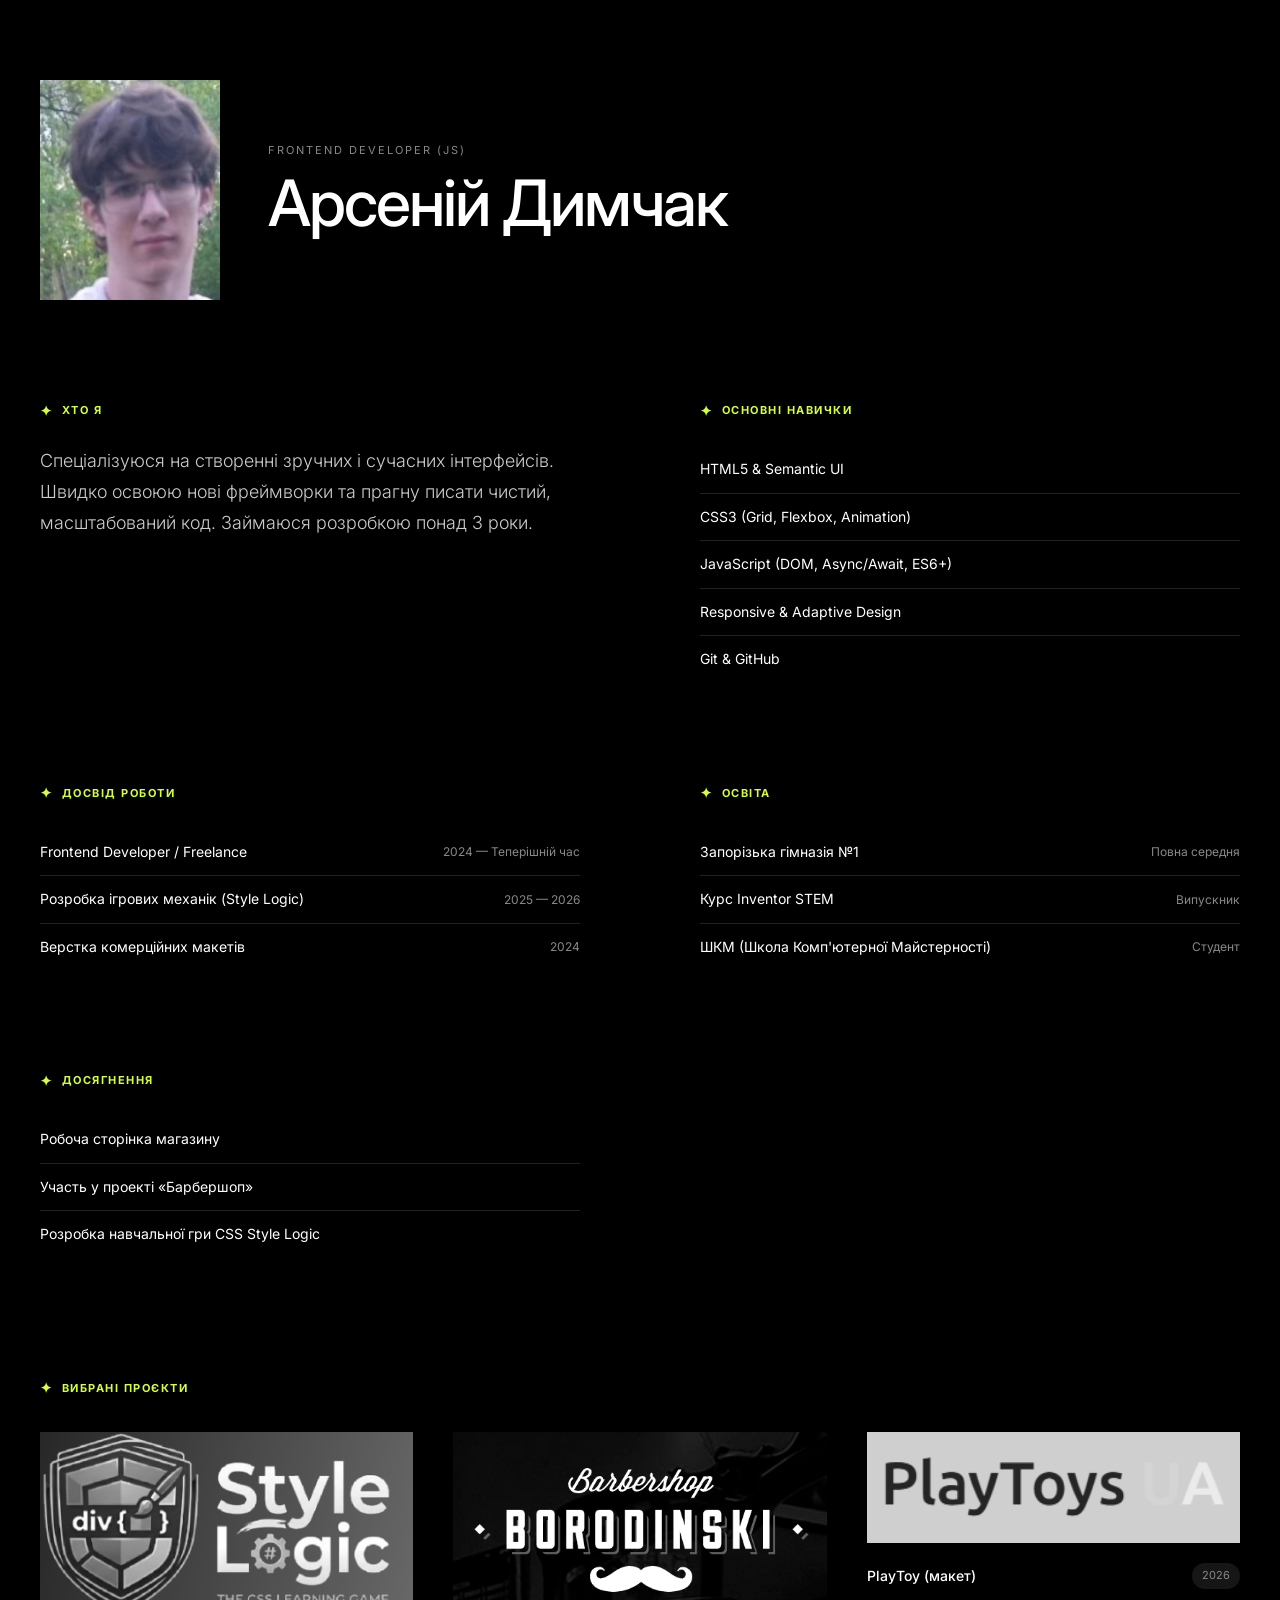
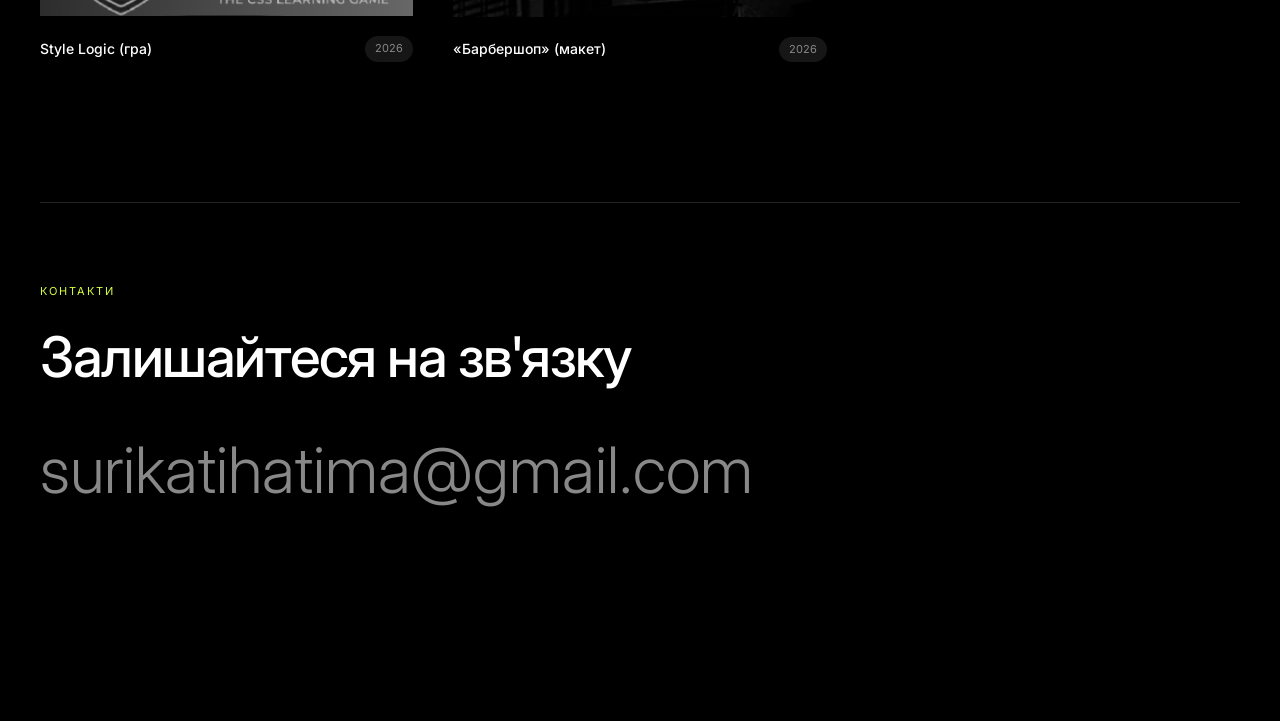
==== index.html @ 52952ab6 "Add files via upload" ====
<!DOCTYPE html>
<html lang="uk">
<head>
    <meta charset="UTF-8">
    <meta name="viewport" content="width=device-width, initial-scale=1.0">
    <title>Арсеній Димчак | Портфоліо</title>
    <link rel="preconnect" href="https://fonts.googleapis.com">
    <link rel="preconnect" href="https://fonts.gstatic.com" crossorigin>
    <link href="https://fonts.googleapis.com/css2?family=Inter:wght@300;400;500;600&display=swap" rel="stylesheet">
    <link rel="stylesheet" href="css/style.css">
</head>
<body>

<div class="container">
    <header>
        <div class="profile-img-wrapper">
            <img src="img/me.png" alt="Арсеній Димчак">
        </div>
        <div class="header-text">
            <p class="role-title">Frontend Developer (JS)</p>
            <h1>Арсеній Димчак</h1>
        </div>
    </header>

    <div class="info-grid">
        <div class="grid-col">
            <h3><span class="icon">✦</span> Хто я</h3>
            <p class="about-text">
                Спеціалізуюся на створенні зручних і сучасних інтерфейсів. Швидко освоюю нові фреймворки та прагну писати чистий, масштабований код. Займаюся розробкою понад 3 роки.
            </p>
        </div>

        <div class="grid-col">
            <h3><span class="icon">✦</span> Основні навички</h3>
            <div class="list-item"><span>HTML5 & Semantic UI</span></div>
            <div class="list-item"><span>CSS3 (Grid, Flexbox, Animation)</span></div>
            <div class="list-item"><span>JavaScript (DOM, Async/Await, ES6+)</span></div>
            <div class="list-item"><span>Responsive & Adaptive Design</span></div>
            <div class="list-item"><span>Git & GitHub</span></div>
        </div>
    </div>

    <div class="info-grid">
        <div class="grid-col">
            <h3><span class="icon">✦</span> Досвід роботи</h3>
            <div class="list-item">
                <span class="item-title">Frontend Developer / Freelance</span>
                <span class="dim">2024 — Теперішній час</span>
            </div>
            <div class="list-item">
                <span class="item-title">Розробка ігрових механік (Style Logic)</span>
                <span class="dim">2025 — 2026</span>
            </div>
            <div class="list-item">
                <span class="item-title">Верстка комерційних макетів</span>
                <span class="dim">2024</span>
            </div>
        </div>

        <div class="grid-col">
            <h3><span class="icon">✦</span> Освіта</h3>
            <div class="list-item">
                <span class="item-title">Запорізька гімназія №1</span>
                <span class="dim">Повна середня</span>
            </div>
            <div class="list-item">
                <span class="item-title">Курс Inventor STEM</span>
                <span class="dim">Випускник</span>
            </div>
            <div class="list-item">
                <span class="item-title">ШКМ (Школа Комп'ютерної Майстерності)</span>
                <span class="dim">Студент</span>
            </div>
        </div>
    </div>

    <div class="info-grid">
        <div class="grid-col">
            <h3><span class="icon">✦</span> Досягнення</h3>
            <div class="list-item"><span class="item-title">Робоча сторінка магазину</span></div>
            <div class="list-item"><span class="item-title">Участь у проекті «Барбершоп»</span></div>
            <div class="list-item"><span class="item-title">Розробка навчальної гри CSS Style Logic</span></div>
        </div>
    </div>

<section class="works-section">
    <h3><span class="icon">✦</span> Вибрані проєкти</h3>
    <div class="projects-grid">
        
        <a href="SL.html" class="project-card">
            <div class="project-img-wrapper">
                <img src="img/SL.png" alt="Style Logic">
            </div>
            <div class="project-info">
                <span class="project-name">Style Logic (гра)</span>
                <span class="year-tag">2026</span>
            </div>
        </a>

        <a href="BB.html" class="project-card">
            <div class="project-img-wrapper">
                <img src="img/BB.png" alt="Барбершоп">
            </div>
            <div class="project-info">
                <span class="project-name">«Барбершоп» (макет)</span>
                <span class="year-tag">2026</span>
            </div>
        </a>

        <a href="PT.html" class="project-card">
            <div class="project-img-wrapper">
                <img src="img/PT.png" alt="PlayToy">
            </div>
            <div class="project-info">
                <span class="project-name">PlayToy (макет)</span>
                <span class="year-tag">2026</span>
            </div>
        </a>

    </div>
</section>

    <footer>
        <p class="footer-sub">КОНТАКТИ</p>
        <h2 class="footer-cta">Залишайтеся на зв'язку</h2>
        <a href="mailto:surikatihatima@gmail.com" class="email-link">surikatihatima@gmail.com</a>
    </footer>
</div>

</body>
</html>
---- css/style.css ----
:root {
    --bg-color: #000000;
    --text-main: #ffffff;
    --text-dim: #888888;
    --accent-green: #d4ff3f;
    --border-color: #222222;
}

* {
    box-sizing: border-box;
    margin: 0;
    padding: 0;
}

body {
    background-color: var(--bg-color);
    color: var(--text-main);
    font-family: 'Inter', sans-serif;
    line-height: 1.6;
    padding: 0 40px;
}

.container {
    max-width: 1200px;
    margin: 0 auto;
    padding: 80px 0;
}

/* Header Section */
header {
    display: flex;
    align-items: center;
    gap: 48px;
    margin-bottom: 100px;
}

.profile-img-wrapper {
    width: 180px;
    height: 220px;
    background-color: #111;
    overflow: hidden;
}

.profile-img {
    width: 100%;
    height: 100%;
    object-fit: cover;
    filter: grayscale(100%) contrast(1.1);
    transition: filter 0.3s ease;
}

.profile-img:hover {
    filter: grayscale(0%) contrast(1);
}

.header-text {
    display: flex;
    flex-direction: column;
}

.role-title {
    color: var(--text-dim);
    text-transform: uppercase;
    font-size: 11px;
    letter-spacing: 2px;
    margin-bottom: 8px;
}

.header-text h1 {
    font-size: 64px;
    font-weight: 500;
    line-height: 1.1;
    letter-spacing: -2px;
}

/* Grid Layouts */
.info-grid {
    display: grid;
    grid-template-columns: 1fr 1fr;
    gap: 120px;
    margin-bottom: 100px;
}

.grid-col {
    display: flex;
    flex-direction: column;
}

h3 {
    font-size: 11px;
    text-transform: uppercase;
    color: var(--accent-green);
    margin-bottom: 24px;
    letter-spacing: 1.5px;
    display: flex;
    align-items: center;
}

.icon {
    margin-right: 8px;
    font-size: 14px;
}

/* List Items */
.list-item {
    display: flex;
    justify-content: space-between;
    align-items: center;
    border-bottom: 1px solid var(--border-color);
    padding: 16px 0;
    font-size: 14px;
}

.list-item:last-of-type {
    border-bottom: none;
}

.item-title {
    font-weight: 400;
}

.dim {
    color: var(--text-dim);
}

/* About Section */
.about-text {
    font-size: 18px;
    font-weight: 300;
    color: #cccccc;
    line-height: 1.7;
    text-align: justify;
}

/* Works Section */
.works-section {
    margin-top: 120px;
    margin-bottom: 120px;
}

.projects-grid {
    display: grid;
    grid-template-columns: 1fr 1fr;
    gap: 40px;
    margin-top: 32px;
}

.project-card {
    display: flex;
    flex-direction: column;
}

.project-img-wrapper {
    width: 100%;
    overflow: hidden;
    background: #111;
}

.project-img-wrapper img {
    width: 100%;
    height: 100%;
    object-fit: cover;
    filter: grayscale(100%);
    transition: transform 0.5s ease, filter 0.5s ease;
}

.project-card {
    display: flex;
    flex-direction: column;
    text-decoration: none; /* Прибираємо підкреслення тексту */
    color: inherit;       /* Наслідуємо білий колір тексту */
    cursor: pointer;
}

.project-card:hover .project-img-wrapper img {
    transform: scale(1.03);
    filter: grayscale(0%);
    transition: 0.5s ease;
}

.project-info {
    display: flex;
    justify-content: space-between;
    align-items: center;
    padding: 20px 0;
    font-size: 14px;
}

.project-name {
    font-weight: 500;
}

.year-tag {
    background: #161616;
    color: var(--text-dim);
    padding: 4px 10px;
    border-radius: 20px;
    font-size: 11px;
}

/* Footer Section */
footer {
    border-top: 1px solid var(--border-color);
    padding-top: 80px;
    padding-bottom: 120px;
}

.footer-sub {
    color: var(--accent-green);
    font-size: 11px;
    text-transform: uppercase;
    letter-spacing: 2px;
    margin-bottom: 12px;
}

.footer-cta {
    font-size: 56px;
    font-weight: 500;
    letter-spacing: -1.5px;
    margin-bottom: 16px;
}

.email-link {
    font-size: 64px;
    font-weight: 300;
    color: var(--text-dim);
    text-decoration: none;
    transition: color 0.3s ease;
    word-break: break-all;
}

.email-link:hover {
    color: var(--text-main);
}

/* Responsive Media Queries */
@media (max-width: 900px) {
    body {
        padding: 0 24px;
    }
    
    .container {
        padding: 48px 0;
    }
    
    header {
        flex-direction: column;
        align-items: flex-start;
        gap: 24px;
        margin-bottom: 64px;
    }
    
    .header-text h1 {
        font-size: 48px;
    }
    
    .info-grid {
        grid-template-columns: 1fr;
        gap: 64px;
        margin-bottom: 64px;
    }
    
    .projects-grid {
        grid-template-columns: 1fr;
        gap: 32px;
    }
    
    .footer-cta {
        font-size: 40px;
    }
    
    .email-link {
        font-size: 36px;
    }
}

/* Додай це або онови існуючі класи в своєму CSS */

.about-text {
    font-size: 18px;
    font-weight: 300;
    color: #cccccc;
    line-height: 1.7;
    text-align: left; /* Краще для читання українською */
}

.list-item {
    display: flex;
    justify-content: space-between;
    align-items: center;
    border-bottom: 1px solid var(--border-color);
    padding: 12px 0; /* Трохи компактніше */
    font-size: 14px;
}

.list-item span:first-child {
    font-weight: 400;
}

.dim {
    color: var(--text-dim);
    font-size: 12px;
}

/* Якщо проектів 3, можна зробити їх сітку більш гнучкою */
.projects-grid {
    display: grid;
    grid-template-columns: repeat(auto-fit, minmax(300px, 1fr));
    gap: 40px;
    margin-top: 32px;
}

footer {
    border-top: 1px solid var(--border-color);
    padding-top: 80px;
    padding-bottom: 120px;
    margin-top: 100px;
}

.error-wrapper {
    height: 60vh;
    display: flex;
    flex-direction: column;
    justify-content: center;
    align-items: flex-start;
}
.error-code {
    font-size: clamp(80px, 15vw, 120px);
    color: var(--accent-green);
    font-weight: 600;
    line-height: 1;
    margin-bottom: 20px;
}
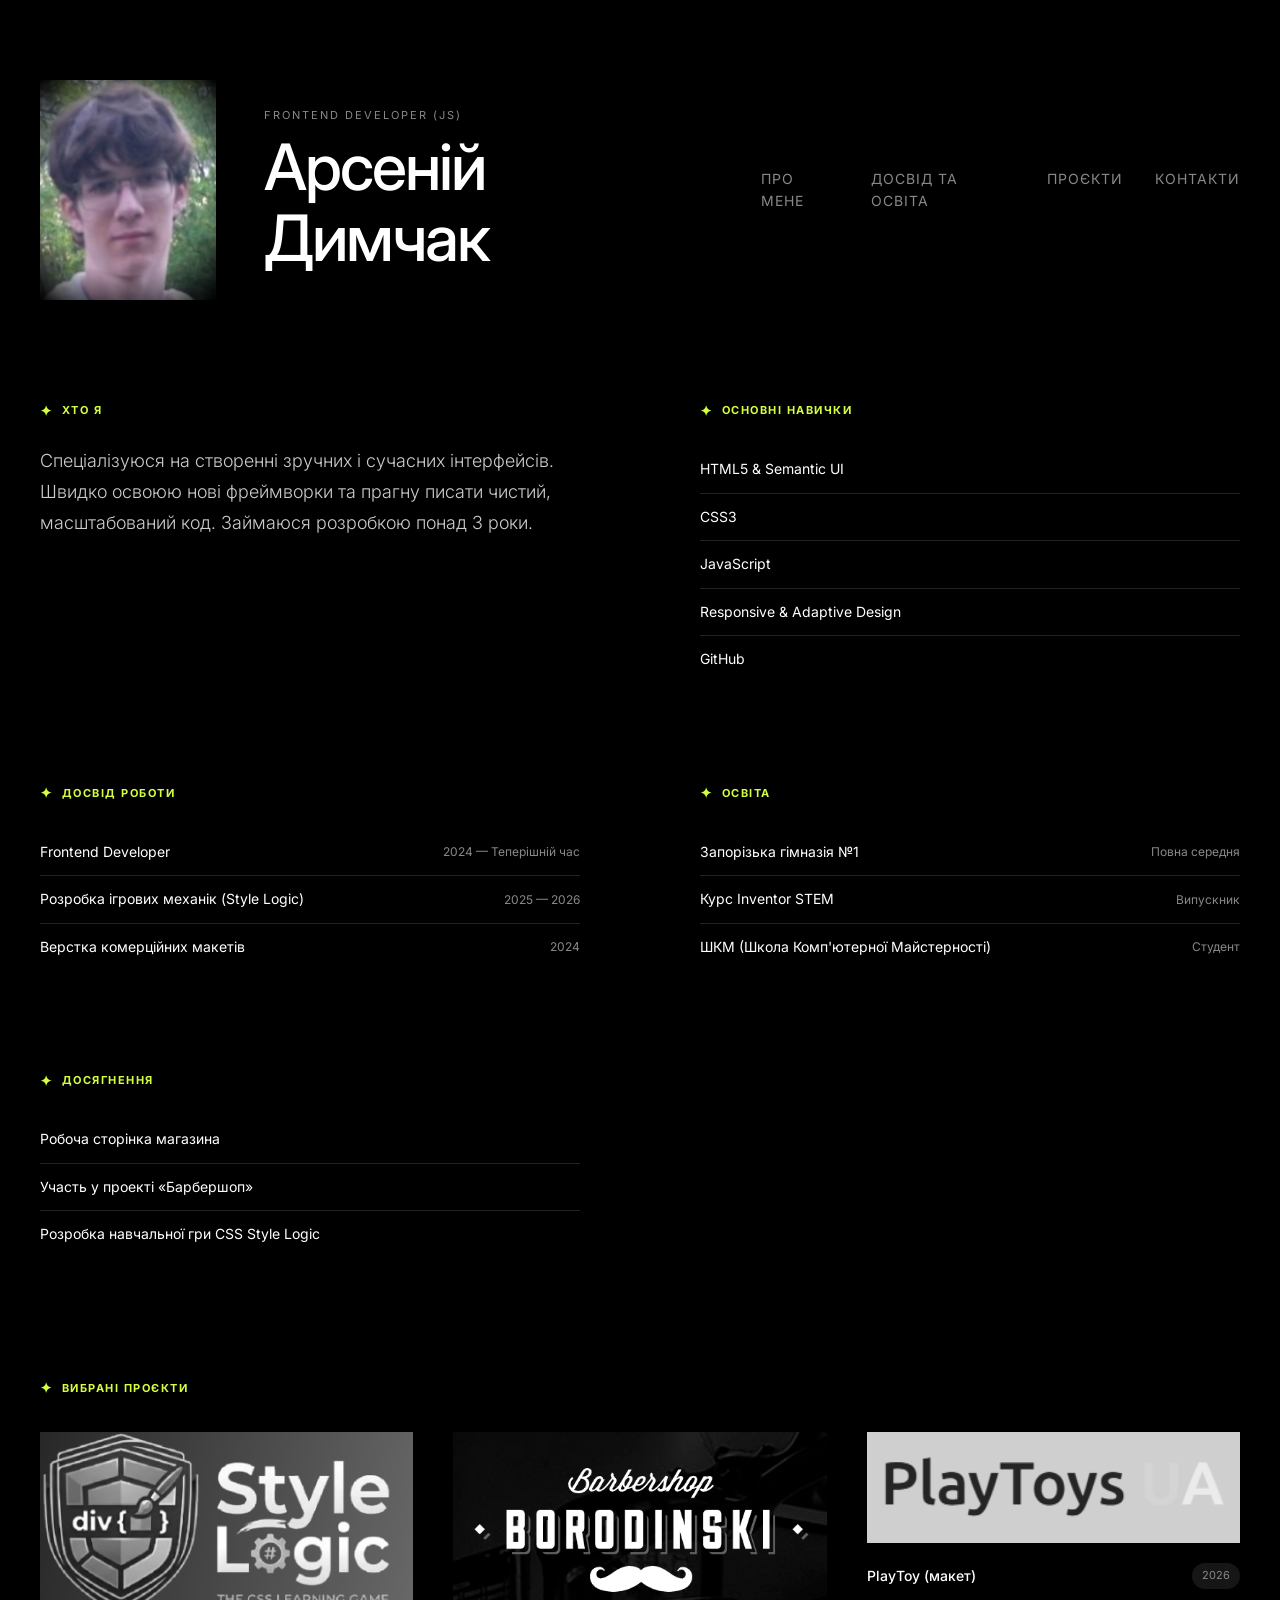
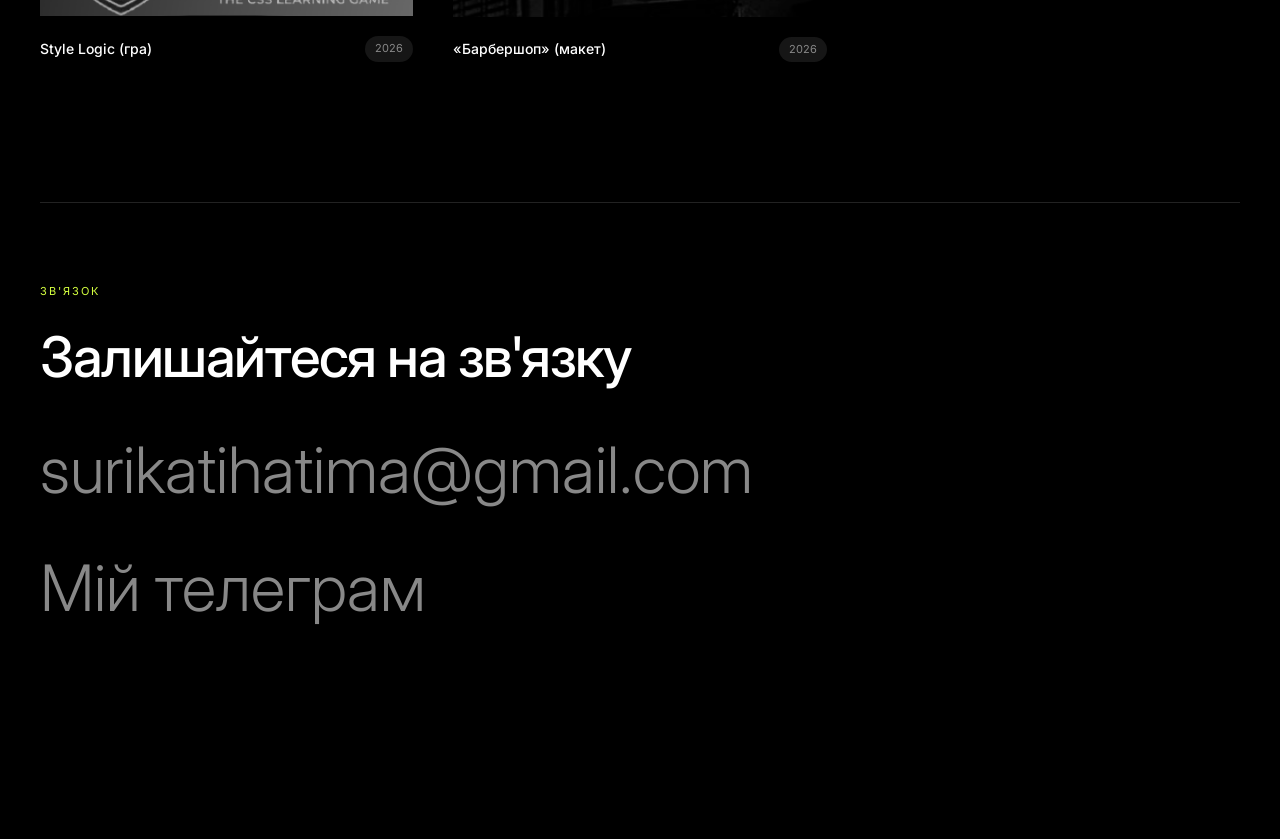
==== commit e9ea6acb: "Add files via upload" ====
--- a/index.html
+++ b/index.html
@@ -13,16 +13,25 @@
 
 <div class="container">
     <header>
-        <div class="profile-img-wrapper">
-            <img src="img/me.png" alt="Арсеній Димчак">
+        <div class="header-main-info">
+            <div class="profile-img-wrapper">
+                <img src="img/me.png" alt="Арсеній Димчак" class="profile-img">
+            </div>
+            <div class="header-text">
+                <p class="role-title">Frontend Developer (JS)</p>
+                <h1>Арсеній Димчак</h1>
+            </div>
         </div>
-        <div class="header-text">
-            <p class="role-title">Frontend Developer (JS)</p>
-            <h1>Арсеній Димчак</h1>
-        </div>
+        
+        <nav class="nav-menu">
+            <a href="#about" class="nav-link">Про мене</a>
+            <a href="#experience" class="nav-link">Досвід та освіта</a>
+            <a href="#projects" class="nav-link">Проєкти</a>
+            <a href="#contacts" class="nav-link">Контакти</a>
+        </nav>
     </header>
 
-    <div class="info-grid">
+    <div class="info-grid" id="about">
         <div class="grid-col">
             <h3><span class="icon">✦</span> Хто я</h3>
             <p class="about-text">
@@ -33,18 +42,18 @@
         <div class="grid-col">
             <h3><span class="icon">✦</span> Основні навички</h3>
             <div class="list-item"><span>HTML5 & Semantic UI</span></div>
-            <div class="list-item"><span>CSS3 (Grid, Flexbox, Animation)</span></div>
-            <div class="list-item"><span>JavaScript (DOM, Async/Await, ES6+)</span></div>
+            <div class="list-item"><span>CSS3</span></div>
+            <div class="list-item"><span>JavaScript</span></div>
             <div class="list-item"><span>Responsive & Adaptive Design</span></div>
-            <div class="list-item"><span>Git & GitHub</span></div>
+            <div class="list-item"><span>GitHub</span></div>
         </div>
     </div>
 
-    <div class="info-grid">
+    <div class="info-grid" id="experience">
         <div class="grid-col">
             <h3><span class="icon">✦</span> Досвід роботи</h3>
             <div class="list-item">
-                <span class="item-title">Frontend Developer / Freelance</span>
+                <span class="item-title">Frontend Developer</span>
                 <span class="dim">2024 — Теперішній час</span>
             </div>
             <div class="list-item">
@@ -77,55 +86,58 @@
     <div class="info-grid">
         <div class="grid-col">
             <h3><span class="icon">✦</span> Досягнення</h3>
-            <div class="list-item"><span class="item-title">Робоча сторінка магазину</span></div>
+            <div class="list-item"><span class="item-title">Робоча сторінка магазина</span></div>
             <div class="list-item"><span class="item-title">Участь у проекті «Барбершоп»</span></div>
             <div class="list-item"><span class="item-title">Розробка навчальної гри CSS Style Logic</span></div>
         </div>
     </div>
 
-<section class="works-section">
-    <h3><span class="icon">✦</span> Вибрані проєкти</h3>
-    <div class="projects-grid">
-        
-        <a href="SL.html" class="project-card">
-            <div class="project-img-wrapper">
-                <img src="img/SL.png" alt="Style Logic">
+    <section class="works-section" id="projects">
+        <h3><span class="icon">✦</span> Вибрані проєкти</h3>
+        <div class="projects-grid">
+            <a href="SL.html" class="project-card">
+                <div class="project-img-wrapper">
+                    <img src="img/SL.png" alt="Style Logic">
+                </div>
+                <div class="project-info">
+                    <span class="project-name">Style Logic (гра)</span>
+                    <span class="year-tag">2026</span>
+                </div>
+            </a>
+            <a href="BB.html" class="project-card">
+                <div class="project-img-wrapper">
+                    <img src="img/BB.png" alt="Барбершоп">
+                </div>
+                <div class="project-info">
+                    <span class="project-name">«Барбершоп» (макет)</span>
+                    <span class="year-tag">2026</span>
+                </div>
+            </a>
+            <a href="PT.html" class="project-card">
+                <div class="project-img-wrapper">
+                    <img src="img/PT.png" alt="PlayToy">
+                </div>
+                <div class="project-info">
+                    <span class="project-name">PlayToy (макет)</span>
+                    <span class="year-tag">2026</span>
+                </div>
+            </a>
+        </div>
+    </section>
+
+    <footer id="contacts">
+        <p class="footer-sub">Зв'язок</p>
+        <h2 class="footer-cta">Залишайтеся на зв'язку</h2>
+        <div class="footer-links">
+            <div style="position: relative; display: inline-block;">
+                <a href="#" id="copy-email" class="email-link">surikatihatima@gmail.com</a>
+                <span id="copy-toast" class="toast-message">Скопійовано!</span>
             </div>
-            <div class="project-info">
-                <span class="project-name">Style Logic (гра)</span>
-                <span class="year-tag">2026</span>
-            </div>
-        </a>
-
-        <a href="BB.html" class="project-card">
-            <div class="project-img-wrapper">
-                <img src="img/BB.png" alt="Барбершоп">
-            </div>
-            <div class="project-info">
-                <span class="project-name">«Барбершоп» (макет)</span>
-                <span class="year-tag">2026</span>
-            </div>
-        </a>
-
-        <a href="PT.html" class="project-card">
-            <div class="project-img-wrapper">
-                <img src="img/PT.png" alt="PlayToy">
-            </div>
-            <div class="project-info">
-                <span class="project-name">PlayToy (макет)</span>
-                <span class="year-tag">2026</span>
-            </div>
-        </a>
-
-    </div>
-</section>
-
-    <footer>
-        <p class="footer-sub">КОНТАКТИ</p>
-        <h2 class="footer-cta">Залишайтеся на зв'язку</h2>
-        <a href="mailto:surikatihatima@gmail.com" class="email-link">surikatihatima@gmail.com</a>
+            <a href="https://t.me/temmie228" target="_blank" class="email-link">Мій телеграм</a>
+        </div>
     </footer>
 </div>
 
+<script src="main.js"></script>
 </body>
 </html>
--- a/css/style.css
+++ b/css/style.css
@@ -1,3 +1,4 @@
+/* --- Спільні змінні та скидання --- */
 :root {
     --bg-color: #000000;
     --text-main: #ffffff;
@@ -12,6 +13,11 @@
     padding: 0;
 }
 
+html {
+    scroll-behavior: smooth;
+    scroll-padding-top: 40px;
+}
+
 body {
     background-color: var(--bg-color);
     color: var(--text-main);
@@ -26,54 +32,121 @@
     padding: 80px 0;
 }
 
-/* Header Section */
+/* --- Навігація та кнопки (Back/Action) --- */
+.back-link {
+    text-decoration: none;
+    color: var(--text-dim);
+    font-size: 14px;
+    display: flex;
+    align-items: center;
+    gap: 8px;
+    margin-bottom: 40px;
+    transition: color 0.3s;
+}
+.back-link:hover { color: var(--text-main); }
+
+.btn-action {
+    text-decoration: none;
+    color: var(--accent-green);
+    margin-top: 20px;
+    border: 1px solid var(--accent-green);
+    padding: 15px;
+    border-radius: 4px;
+    display: flex;
+    justify-content: center;
+    transition: all 0.3s ease;
+    font-size: 14px;
+    font-weight: 600;
+}
+.btn-action:hover {
+    background: var(--accent-green);
+    color: var(--bg-color);
+}
+
+/* --- Хедер (Головна секція) --- */
 header {
     display: flex;
+    justify-content: space-between;
     align-items: center;
     gap: 48px;
     margin-bottom: 100px;
 }
 
+.header-main-info {
+    display: flex;
+    align-items: center;
+    gap: 48px;
+}
+
+.header-text {
+    display: flex;
+    flex-direction: column;
+}
+
+.role-title {
+    color: var(--text-dim);
+    text-transform: uppercase;
+    font-size: 11px;
+    letter-spacing: 2px;
+    margin-bottom: 8px;
+}
+
+header h1 {
+    font-size: 64px;
+    font-weight: 500;
+    line-height: 1.1;
+    letter-spacing: -2px;
+}
+
+/* --- Меню навігації з якорями --- */
+.nav-menu {
+    display: flex;
+    gap: 32px;
+}
+
+.nav-link {
+    color: var(--text-dim);
+    text-decoration: none;
+    font-size: 14px;
+    font-weight: 400;
+    text-transform: uppercase;
+    letter-spacing: 1px;
+    transition: color 0.3s ease;
+}
+
+.nav-link:hover {
+    color: var(--accent-green);
+}
+
+/* --- Аватарка (Завжди кольорова з розмитими краями) --- */
 .profile-img-wrapper {
     width: 180px;
     height: 220px;
-    background-color: #111;
+    background-color: transparent;
     overflow: hidden;
+    position: relative;
+    
+    /* Маска для розмиття країв */
+    -webkit-mask-image: radial-gradient(circle, black 60%, transparent 100%);
+    mask-image: radial-gradient(circle, black 60%, transparent 100%);
 }
 
 .profile-img {
     width: 100%;
     height: 100%;
     object-fit: cover;
-    filter: grayscale(100%) contrast(1.1);
-    transition: filter 0.3s ease;
-}
-
+    
+    /* Фотографія одразу кольорова, додаємо лише легкий контраст за бажанням */
+    filter: grayscale(0%) contrast(1.05); 
+    transition: transform 0.3s ease;
+}
+
+/* Замість зміни кольору, при наведенні можна зробити легке наближення (зум) */
 .profile-img:hover {
-    filter: grayscale(0%) contrast(1);
-}
-
-.header-text {
-    display: flex;
-    flex-direction: column;
-}
-
-.role-title {
-    color: var(--text-dim);
-    text-transform: uppercase;
-    font-size: 11px;
-    letter-spacing: 2px;
-    margin-bottom: 8px;
-}
-
-.header-text h1 {
-    font-size: 64px;
-    font-weight: 500;
-    line-height: 1.1;
-    letter-spacing: -2px;
-}
-
-/* Grid Layouts */
+    transform: scale(1.05);
+}
+
+/* --- Структурні сітки (Grids) --- */
 .info-grid {
     display: grid;
     grid-template-columns: 1fr 1fr;
@@ -86,6 +159,13 @@
     flex-direction: column;
 }
 
+/* --- Типографіка та списки --- */
+h2 {
+    font-size: 56px;
+    font-weight: 500;
+    letter-spacing: -1.5px;
+}
+
 h3 {
     font-size: 11px;
     text-transform: uppercase;
@@ -101,46 +181,44 @@
     font-size: 14px;
 }
 
-/* List Items */
-.list-item {
-    display: flex;
-    justify-content: space-between;
-    align-items: center;
-    border-bottom: 1px solid var(--border-color);
-    padding: 16px 0;
-    font-size: 14px;
-}
-
-.list-item:last-of-type {
-    border-bottom: none;
-}
-
-.item-title {
-    font-weight: 400;
-}
-
-.dim {
-    color: var(--text-dim);
-}
-
-/* About Section */
 .about-text {
     font-size: 18px;
     font-weight: 300;
     color: #cccccc;
     line-height: 1.7;
-    text-align: justify;
-}
-
-/* Works Section */
+    text-align: left;
+}
+
+.list-item {
+    display: flex;
+    justify-content: space-between;
+    align-items: center;
+    border-bottom: 1px solid var(--border-color);
+    padding: 12px 0;
+    font-size: 14px;
+}
+
+.list-item:last-of-type {
+    border-bottom: none;
+}
+
+.list-item span:first-child {
+    font-weight: 400;
+}
+
+.dim {
+    color: var(--text-dim);
+    font-size: 12px;
+}
+
+/* --- Секція проєктів --- */
 .works-section {
-    margin-top: 120px;
-    margin-bottom: 120px;
+    margin: 120px 0;
 }
 
 .projects-grid {
     display: grid;
-    grid-template-columns: 1fr 1fr;
+    grid-template-columns: repeat(auto-fit, minmax(300px, 1fr));
     gap: 40px;
     margin-top: 32px;
 }
@@ -148,6 +226,9 @@
 .project-card {
     display: flex;
     flex-direction: column;
+    text-decoration: none;
+    color: inherit;
+    cursor: pointer;
 }
 
 .project-img-wrapper {
@@ -164,18 +245,9 @@
     transition: transform 0.5s ease, filter 0.5s ease;
 }
 
-.project-card {
-    display: flex;
-    flex-direction: column;
-    text-decoration: none; /* Прибираємо підкреслення тексту */
-    color: inherit;       /* Наслідуємо білий колір тексту */
-    cursor: pointer;
-}
-
 .project-card:hover .project-img-wrapper img {
     transform: scale(1.03);
     filter: grayscale(0%);
-    transition: 0.5s ease;
 }
 
 .project-info {
@@ -198,11 +270,29 @@
     font-size: 11px;
 }
 
-/* Footer Section */
+/* --- Сторінка помилки (404) --- */
+.error-wrapper {
+    height: 60vh;
+    display: flex;
+    flex-direction: column;
+    justify-content: center;
+    align-items: flex-start;
+}
+
+.error-code {
+    font-size: clamp(80px, 15vw, 120px);
+    color: var(--accent-green);
+    font-weight: 600;
+    line-height: 1;
+    margin-bottom: 20px;
+}
+
+/* --- Футер --- */
 footer {
     border-top: 1px solid var(--border-color);
     padding-top: 80px;
     padding-bottom: 120px;
+    margin-top: 100px;
 }
 
 .footer-sub {
@@ -220,6 +310,13 @@
     margin-bottom: 16px;
 }
 
+.footer-links {
+    display: flex;
+    flex-direction: column;
+    gap: 16px;
+    margin-top: 16px;
+}
+
 .email-link {
     font-size: 64px;
     font-weight: 300;
@@ -233,101 +330,63 @@
     color: var(--text-main);
 }
 
-/* Responsive Media Queries */
+/* --- Сповіщення про копіювання (Toast) --- */
+.toast-message {
+    position: absolute;
+    left: 0;
+    top: -30px;
+    background-color: var(--accent-green);
+    color: var(--bg-color);
+    font-size: 12px;
+    font-weight: 600;
+    text-transform: uppercase;
+    padding: 4px 8px;
+    border-radius: 2px;
+    opacity: 0;
+    visibility: hidden;
+    transition: opacity 0.3s ease, visibility 0.3s ease;
+}
+
+.toast-message.show {
+    opacity: 1;
+    visibility: visible;
+}
+
+/* --- Адаптивність (Responsive Media Queries) --- */
 @media (max-width: 900px) {
     body {
         padding: 0 24px;
-    }
-    
-    .container {
-        padding: 48px 0;
     }
     
     header {
         flex-direction: column;
         align-items: flex-start;
+        gap: 32px;
+        margin-bottom: 64px;
+    }
+
+    .header-main-info {
+        flex-direction: column;
+        align-items: flex-start;
         gap: 24px;
-        margin-bottom: 64px;
-    }
-    
-    .header-text h1 {
+    }
+
+    header h1 {
         font-size: 48px;
     }
-    
+
+    .nav-menu {
+        gap: 20px;
+        flex-wrap: wrap;
+    }
+
     .info-grid {
         grid-template-columns: 1fr;
         gap: 64px;
         margin-bottom: 64px;
     }
-    
-    .projects-grid {
-        grid-template-columns: 1fr;
-        gap: 32px;
-    }
-    
-    .footer-cta {
-        font-size: 40px;
-    }
-    
+
     .email-link {
         font-size: 36px;
     }
-}
-
-/* Додай це або онови існуючі класи в своєму CSS */
-
-.about-text {
-    font-size: 18px;
-    font-weight: 300;
-    color: #cccccc;
-    line-height: 1.7;
-    text-align: left; /* Краще для читання українською */
-}
-
-.list-item {
-    display: flex;
-    justify-content: space-between;
-    align-items: center;
-    border-bottom: 1px solid var(--border-color);
-    padding: 12px 0; /* Трохи компактніше */
-    font-size: 14px;
-}
-
-.list-item span:first-child {
-    font-weight: 400;
-}
-
-.dim {
-    color: var(--text-dim);
-    font-size: 12px;
-}
-
-/* Якщо проектів 3, можна зробити їх сітку більш гнучкою */
-.projects-grid {
-    display: grid;
-    grid-template-columns: repeat(auto-fit, minmax(300px, 1fr));
-    gap: 40px;
-    margin-top: 32px;
-}
-
-footer {
-    border-top: 1px solid var(--border-color);
-    padding-top: 80px;
-    padding-bottom: 120px;
-    margin-top: 100px;
-}
-
-.error-wrapper {
-    height: 60vh;
-    display: flex;
-    flex-direction: column;
-    justify-content: center;
-    align-items: flex-start;
-}
-.error-code {
-    font-size: clamp(80px, 15vw, 120px);
-    color: var(--accent-green);
-    font-weight: 600;
-    line-height: 1;
-    margin-bottom: 20px;
 }
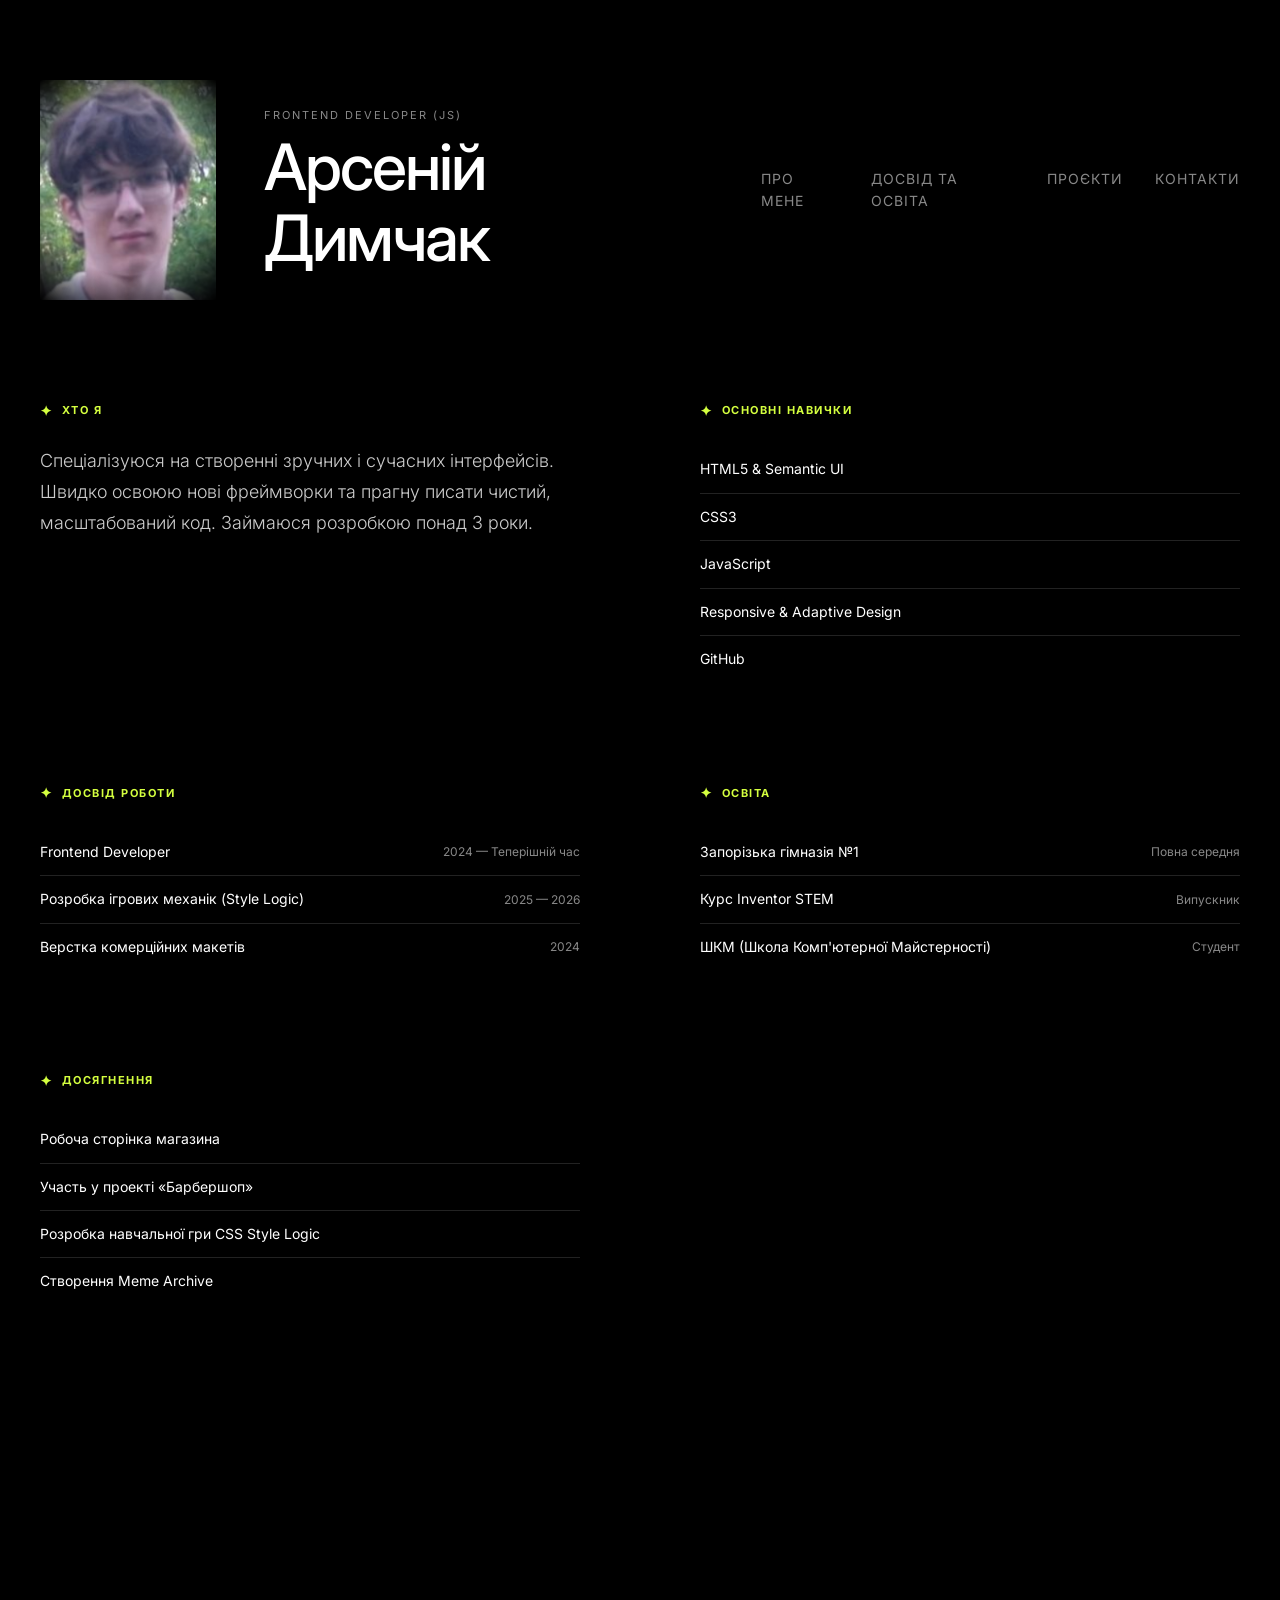
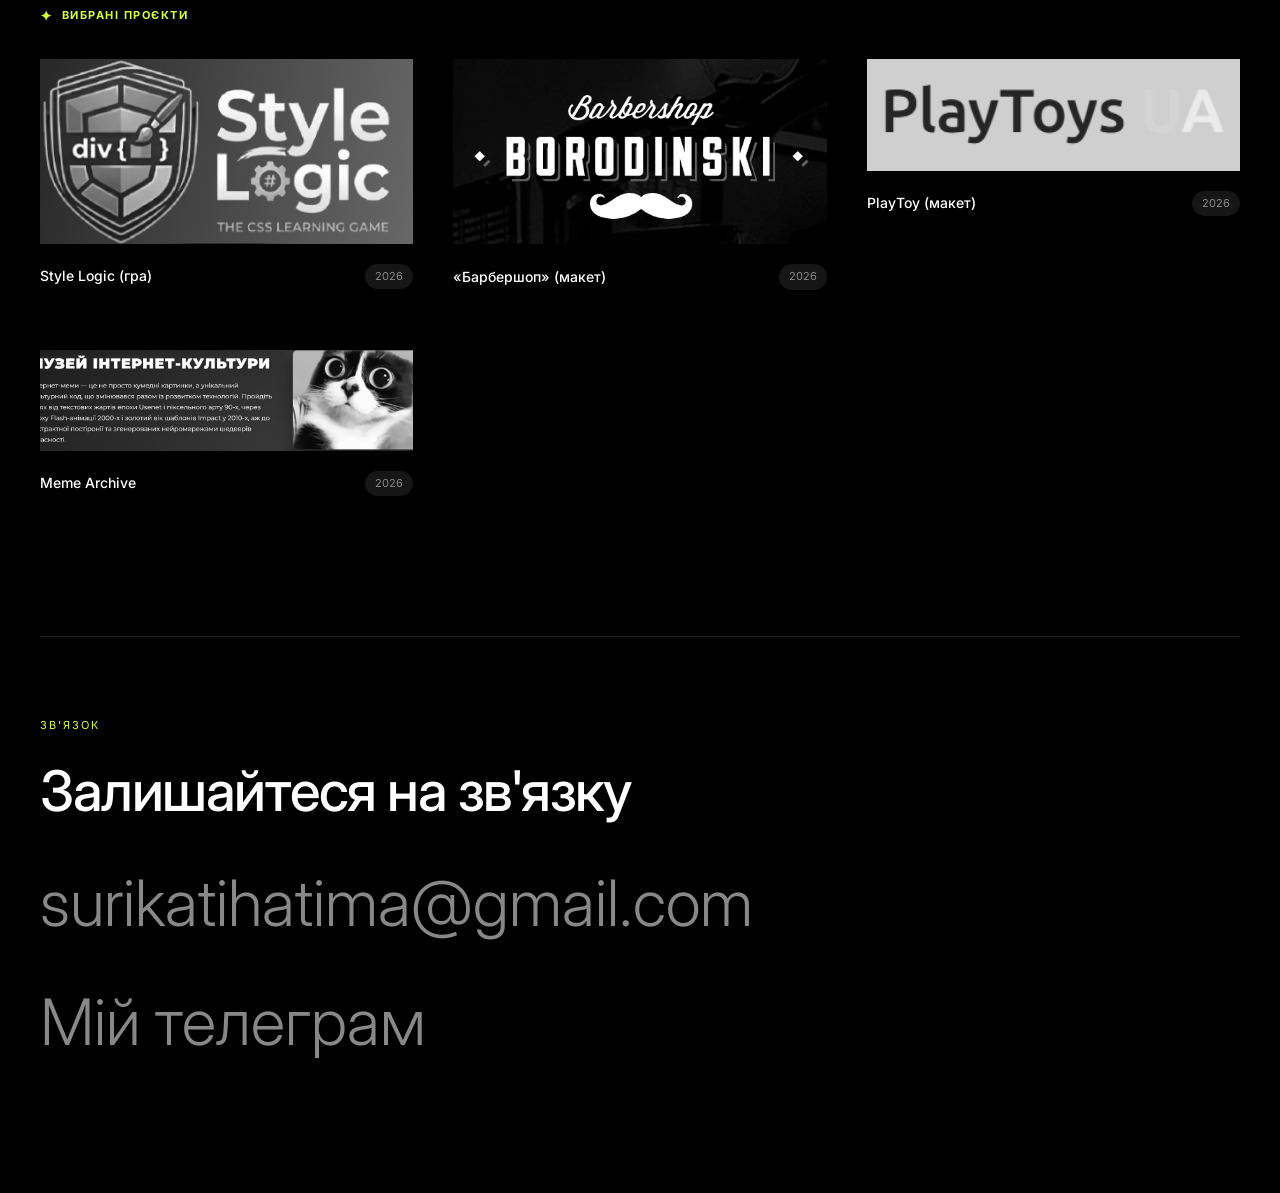
==== commit ce58cc5e: "Add files via upload" ====
--- a/index.html
+++ b/index.html
@@ -84,46 +84,59 @@
     </div>
 
     <div class="info-grid">
-        <div class="grid-col">
-            <h3><span class="icon">✦</span> Досягнення</h3>
-            <div class="list-item"><span class="item-title">Робоча сторінка магазина</span></div>
-            <div class="list-item"><span class="item-title">Участь у проекті «Барбершоп»</span></div>
-            <div class="list-item"><span class="item-title">Розробка навчальної гри CSS Style Logic</span></div>
-        </div>
+    <div class="grid-col">
+        <h3><span class="icon">✦</span> Досягнення</h3>
+        <div class="list-item"><span class="item-title">Робоча сторінка магазина</span></div>
+        <div class="list-item"><span class="item-title">Участь у проекті «Барбершоп»</span></div>
+        <div class="list-item"><span class="item-title">Розробка навчальної гри CSS Style Logic</span></div>
+        <div class="list-item"><span class="item-title">Створення Meme Archive</span></div> </div>
+</div>
     </div>
 
-    <section class="works-section" id="projects">
-        <h3><span class="icon">✦</span> Вибрані проєкти</h3>
-        <div class="projects-grid">
-            <a href="SL.html" class="project-card">
-                <div class="project-img-wrapper">
-                    <img src="img/SL.png" alt="Style Logic">
-                </div>
-                <div class="project-info">
-                    <span class="project-name">Style Logic (гра)</span>
-                    <span class="year-tag">2026</span>
-                </div>
-            </a>
-            <a href="BB.html" class="project-card">
-                <div class="project-img-wrapper">
-                    <img src="img/BB.png" alt="Барбершоп">
-                </div>
-                <div class="project-info">
-                    <span class="project-name">«Барбершоп» (макет)</span>
-                    <span class="year-tag">2026</span>
-                </div>
-            </a>
-            <a href="PT.html" class="project-card">
-                <div class="project-img-wrapper">
-                    <img src="img/PT.png" alt="PlayToy">
-                </div>
-                <div class="project-info">
-                    <span class="project-name">PlayToy (макет)</span>
-                    <span class="year-tag">2026</span>
-                </div>
-            </a>
-        </div>
-    </section>
+   <section class="works-section" id="projects">
+    <h3><span class="icon">✦</span> Вибрані проєкти</h3>
+    <div class="projects-grid">
+        <a href="SL.html" class="project-card">
+            <div class="project-img-wrapper">
+                <img src="img/SL.png" alt="Style Logic">
+            </div>
+            <div class="project-info">
+                <span class="project-name">Style Logic (гра)</span>
+                <span class="year-tag">2026</span>
+            </div>
+        </a>
+
+        <a href="BB.html" class="project-card">
+            <div class="project-img-wrapper">
+                <img src="img/BB.png" alt="Барбершоп">
+            </div>
+            <div class="project-info">
+                <span class="project-name">«Барбершоп» (макет)</span>
+                <span class="year-tag">2026</span>
+            </div>
+        </a>
+
+        <a href="PT.html" class="project-card">
+            <div class="project-img-wrapper">
+                <img src="img/PT.png" alt="PlayToy">
+            </div>
+            <div class="project-info">
+                <span class="project-name">PlayToy (макет)</span>
+                <span class="year-tag">2026</span>
+            </div>
+        </a>
+
+        <a href="MA.html" class="project-card">
+            <div class="project-img-wrapper">
+                <img src="img/MA.png" alt="Meme Archive">
+            </div>
+            <div class="project-info">
+                <span class="project-name">Meme Archive</span>
+                <span class="year-tag">2026</span>
+            </div>
+        </a>
+    </div>
+</section>
 
     <footer id="contacts">
         <p class="footer-sub">Зв'язок</p>
